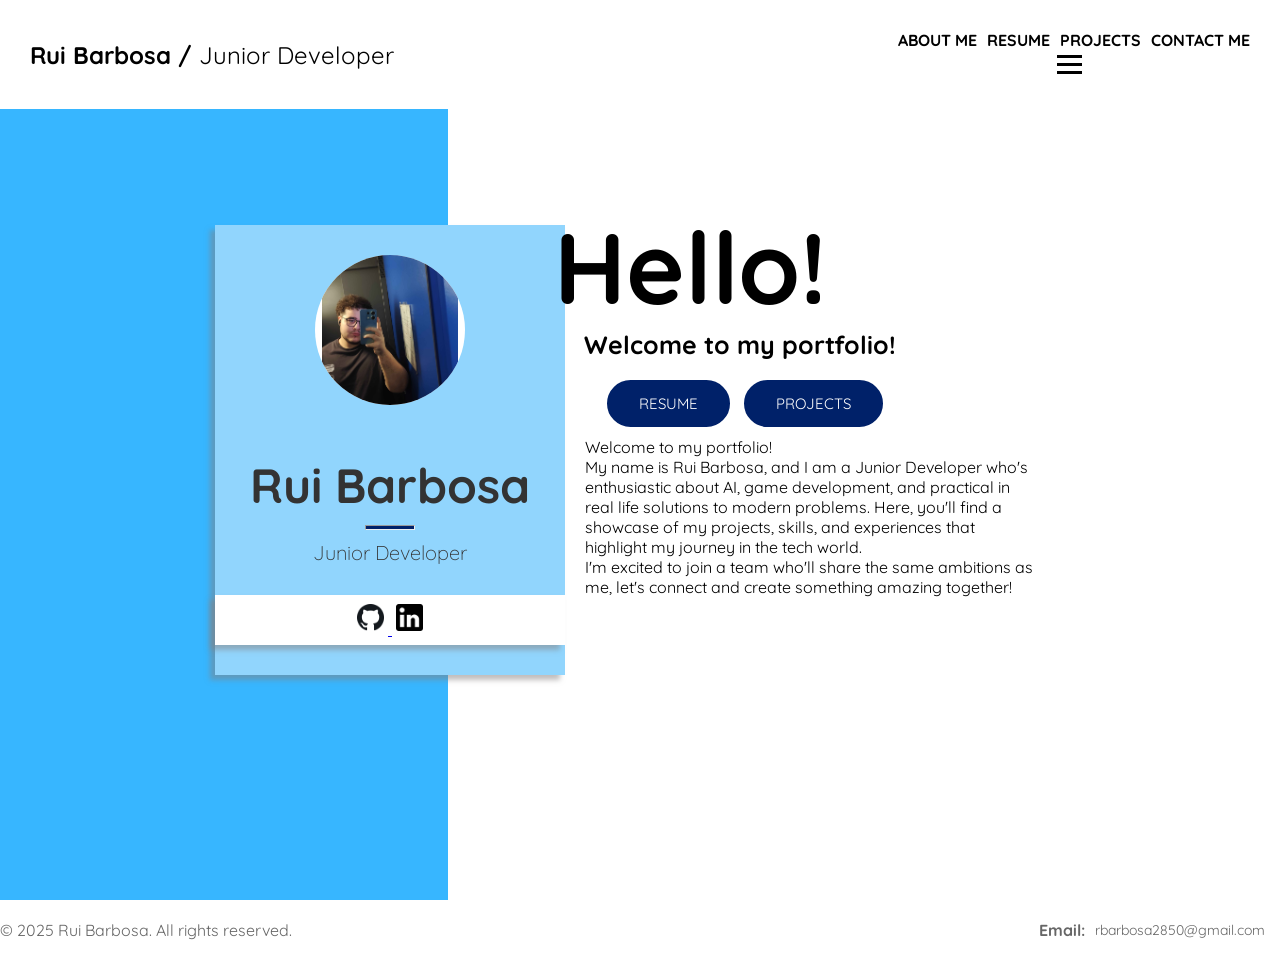
==== index.html @ 455eacb4 "bug fixes" ====
<!DOCTYPE html>
<html lang="en">
    <head>
        <meta charset="UTF-8">
        <meta name="viewport" content="width=device-width, initial-scale=1.0">
        <link rel="stylesheet" href="CSS/style.css">
        <link rel="stylesheet" href="https://cdnjs.cloudflare.com/ajax/libs/font-awesome/4.7.0/css/font-awesome.min.css">
        <link rel="preconnect" href="https://fonts.googleapis.com">
        <link rel="preconnect" href="https://fonts.gstatic.com" crossorigin>
        <link href="https://fonts.googleapis.com/css2?family=Quicksand&display=swap" rel="stylesheet">
        <link rel="preconnect" href="https://fonts.googleapis.com">
        <link rel="preconnect" href="https://fonts.gstatic.com" crossorigin>
        <link href="https://fonts.googleapis.com/css2?family=Quicksand:wght@400;700&display=swap" rel="stylesheet">
        <link rel="shortcut icon" type="image/png" href="Images/favicon.png">
        <title>My Portfolio</title>
    </head>

    <body>
        <header>
            <h2 class="header-title"><a href="index.html" class="bold-text">Rui Barbosa</a> / <span class="light-text">Junior Developer</span></h2>
            <nav>
                <ul class="nav-menu">
                        <li class="nav-item"><a href="index.html">ABOUT ME</a></li>
                        <li class="nav-item"><a href="HTML/curriculo.html">RESUME</a></li>
                        <li class="nav-item"><a href="HTML/projetos.html">PROJECTS</a></li>
                        <li class="nav-item"><a href="HTML/contacto.html">CONTACT ME</a></li>
                </ul>
                <div class="barranavegacao">
                    <span class="bar"></span>
                    <span class="bar"></span>
                    <span class="bar"></span>
                </div>
            </nav>
        </header>
        <main>
            <div class="background-container">
                <div class="rectangle">
                    <div class="circle">
                        <img src="Images/pfp.jpg" alt="Minha Foto">
                    </div>
                    <h3 class="name">Rui Barbosa</h3>
                    <hr class="divider"> 
                    <div>
                    <h3 class="Junior">Junior Developer</h3>
                    </div>
                    <div class="rectangle-footer">
                        <a href="https://github.com/Rui50Barbosa" target="_blank">
                            <img src="Images/github logo.png" alt="logo do github">
                        </a>
                        <a href="https://www.linkedin.com/in/ruibarbosa50/" target="_blank">
                            <img src="Images/logo linkedin.png" alt="logo do linkdin"> 
                        </a> 
                    </div>
                </div>
                <div class="text-info">
                    <h1>Hello!</h1>
                    <h2>Welcome to my portfolio!</h2>
                    <a href="HTML/curriculo.html" class="btn-curriculo">RESUME</a>
                    <a href="HTML/projetos.html" class="btn-projeto">PROJECTS</a>
                    <p class="descricao">Welcome to my portfolio!</br> My name is Rui Barbosa, and I am
                    a Junior Developer who's enthusiastic about AI, game development, and practical in real life solutions to modern problems.  
                    Here, you'll find a showcase of my projects, skills, and experiences that highlight my journey in the tech world.
                    </br>I'm excited to join a team who'll share the same ambitions as me, let's connect and create something amazing together!
                    </p>
                </div>
            </div>
        </main>
    <footer class="footer">
        <p>&copy; 2025 Rui Barbosa. All rights reserved.</p>
        <div class="footer-info">
           <h3>Email:</h3>
           <p>rbarbosa2850@gmail.com</p>
    </footer>
    <script src="script.js"></script>
</body>
</html>
---- CSS/style.css ----
* {
    margin: 0;
    padding: 0;
    box-sizing: border-box;
}

header {
    background-color: white;
    color: #ffffff;
    padding: 30px 30px;
    display: flex;
    justify-content: space-between;
    align-items: center;
    font-family: 'Quicksand', sans-serif;
    position: fixed;
    top: 0;
    width: 100%;
    z-index: 999;
}

nav ul {
    list-style: none;
    display: flex;
}

nav li {
    margin-left: 10px;
}

nav a {
    text-decoration: none;
    color: black;
    font-weight: bold;
    transition: color 0.3s ease;
}

nav a:hover {
    color: rgb(189,83,93);
}

.header-title {
    flex-grow: 1;
    text-align: left;
    color: black;
}

.header-title a{
    color: black;
    text-decoration: none;
}

.bold-text {
    font-weight: bold;
}

.light-text {
    font-weight: lighter;
}

.hamburguer{
    display: none ;
    cursor: pointer;
}

.bar{
    display: block;
    width: 25px;
    height: 3px;
    margin: 5px auto;
    -webkit-transition: all 0.3s ease-in-out ;
    transition: all 0.3s ease-in-out ;
    background: black;
}

.center-text {
    display: flex;
    justify-content: center;
    align-items: center;
    height: 100px;
    text-align: center;
}



.background-container {
    display: flex;
    justify-content: center;
    align-items: center;
    height: 100vh;
    background: linear-gradient(to right,#37b6ff  35%, #ffffff 35%);
    text-align: center;

}

.rectangle {
    width: 350px;
    height: 450px;
    background-color: #91d5fd ;
    top: 50px;
    left: 5px; 
    margin-left: -30px;
    box-shadow: -5px 5px 5px rgba(132, 127, 127, 0.5);
}

.circle {
    width: 150px;
    height: 150px;
    margin-left: 100px;
    margin-top: 30px;
    background-color: #ffffff;
    top: 30px;
    left: 100px;
    display: flex;
    justify-content: center;
    align-items: center;
    border-radius: 50%;
    overflow: hidden;
}

.circle img {
    max-width: 160%;
    max-height: 160%;
}

.name{
    margin-top: 50px;
    font-size: 48px;
    font-weight:bold;
    color: #333;
    font-family: 'Quicksand', sans-serif;
}

.Junior{
    margin-top: 10px;
    font-size: 20px;
    font-weight: lighter;
    color: #333;
    font-family: 'Quicksand',sans-serif;
}

.divider {
    width: 50px;
    height: 5px;
    background-color: #002169;
    margin: 10px auto;
}

.rectangle-footer{
    width: 350px;
    height: 50px;
    background-color: white ;
    margin-top: 30px;
    box-shadow: -5px 5px 5px rgba(132, 127, 127, 0.5);
}

.rectangle-footer img{
    max-width: 10%;
    max-width: 10%;
    padding: 4px;
    margin-top: 5px;
}

.footer {
    background-color: white;
    color: #666;
    text-align: center;
    padding: 20px 0;
    font-family: 'Quicksand', sans-serif;
    display: flex;
    flex-wrap: wrap;
    justify-content: space-between;
    align-items: center;
}

.footer-info {
    display: flex;
    align-items: center;
}

.footer-info h3 {
    font-size: 16px;
    margin: 0 10px 0 0;
}

.footer-info p {
    font-size: 14px;
    margin: 0;
    margin-right:15px;
}

.text-info {
    font-family: 'Quicksand', sans-serif;
    text-align: center;
    margin-top: -100px; 
    margin-left: -120px;
}

.text-info h1 {
    font-size: 100px;
    font-weight: bolder;
    margin-left: -100px;
}

.text-info h2 {
    font-size: 25px;
}

.text-info a {
    text-decoration: none;
}

.btn-curriculo, .btn-projeto {
    display: inline-block;
    font-family: 'Quicksand', sans-serif;
    font-size: 15px;
    padding: 12px 30px;
    margin-top: 20px;
    border: none;
    border-radius: 25px;
    background-color: #002169;
    color: white;
    cursor: pointer;
    transition: background-color 0.3s ease, color 0.3s ease;
    border: 2px solid transparent;
    border-color: #002169;
    text-align: center;
    margin-left: 10px;
}

.btn-curriculo:hover, .btn-projeto:hover {
    background-color: rgb(138, 238, 255);
    color: black;
    border-color: #002169;
}

.descricao{
    max-width: 450px;
    text-align: left;
    margin-left: 140px;
    margin-top: 10px;

}



@media (max-width: 768px)
{
    .barranavegacao{
        display: block;
    }

    .barranavegacao.active .bar:nth-child(2)
    {
        opacity:0 ;
    }

    
    .barranavegacao.active .bar:nth-child(1)
    {
    transform: translateY(8px) rotate(45deg) ;
    }

      
    .barranavegacao.active .bar:nth-child(3)
    {
    transform: translateY(-8px) rotate(-45deg) ;
    }


    
    .nav-menu{
        position: fixed;
        left: -100%;
        top: 95px;
        gap: 0;
        flex-direction: column;
        background-color: #37b6ff;
        width: 100%;
        height: 100%;
        text-align: center;
        transition: 0.3s;
        z-index: 1000;
    }

    .nav-menu li {
        font-size: 25px;
        margin-top: 100px;
        margin-bottom: -50px;
    }

    .nav-menu.active{
        left: 0;
    }



    .background-container {
        display: flex;
        justify-content: center;
        align-items: center;
        height: 150vh;
        background: linear-gradient(to bottom, #ffffff 25%, #37b6ff 25%);
        text-align: center;
    }

    .rectangle {
        width: 350px;
        height: 450px;
        background-color: #91d5fd ;
        top: -20px;
        left: 5px; 
        margin-top: -450px;
        margin-left: 170px;
        box-shadow: -5px 5px 5px rgba(132, 127, 127, 0.5);
    }
    
  
    .text-info {
        font-family: 'Quicksand', sans-serif;
        text-align: center;
        margin-top:  500px; 
        margin-left: -490px;
        margin-bottom: 40px;
        margin-right: 45px;
    }

    .footer {
        background-color: white;
        color: #666;
        text-align: center;
        padding: 20px 0;
        font-family: 'Quicksand', sans-serif;
        display: flex;
        flex-wrap: wrap;
        justify-content: space-between;
        align-items: center;
    }
}



@media only screen and (max-width: 600px) {
    .rectangle {
        width: 250px;
        height: 350px;
        background-color: #91d5fd ;
        top: -20px;
        left: 5px; 
        margin-top: -350px;
        margin-left: 10%;
        margin-right: 50px;
        margin-bottom: 5%;
        box-shadow: -5px 5px 5px rgba(132, 127, 127, 0.5);
    }

    .circle {
        width: 150px;
        height: 150px;
        margin-left: 50px;
        margin-top: 5px;
        background-color: #ffffff;
        top: 30px;
        left: 100px;
        display: flex;
        justify-content: center;
        align-items: center;
        border-radius: 50%;
        overflow: hidden;
    }

    .rectangle-footer{
        width: 250px;
        height: 50px;
        background-color: white ;
        margin-top: 30px;
        box-shadow: -5px 5px 5px rgba(132, 127, 127, 0.5);
    }

    .rectangle-footer img{
        max-width: 15%;
        padding: 4px;
        margin-top: 5px;
    }

    .name{
        margin-top: -5px;
        font-size: 48px;
        font-weight:bold;
        color: #333;
        font-family: 'Quicksand', sans-serif;
    }

    .text-info h1 {
        font-size: 90px;
        font-weight: bolder;
        margin-left: 20%;
        margin-top: 15%;
    }

    
    .text-info h2 {
        font-size: 20px;
        margin-left: 38%;
   
    }

    .btn-curriculo{
        margin-left: 20%;
    }

    .btn-projeto{
        margin-left: 20%;
    }

    .descricao{
        font-size: 13px;
        margin-left: 43%;
    }
}
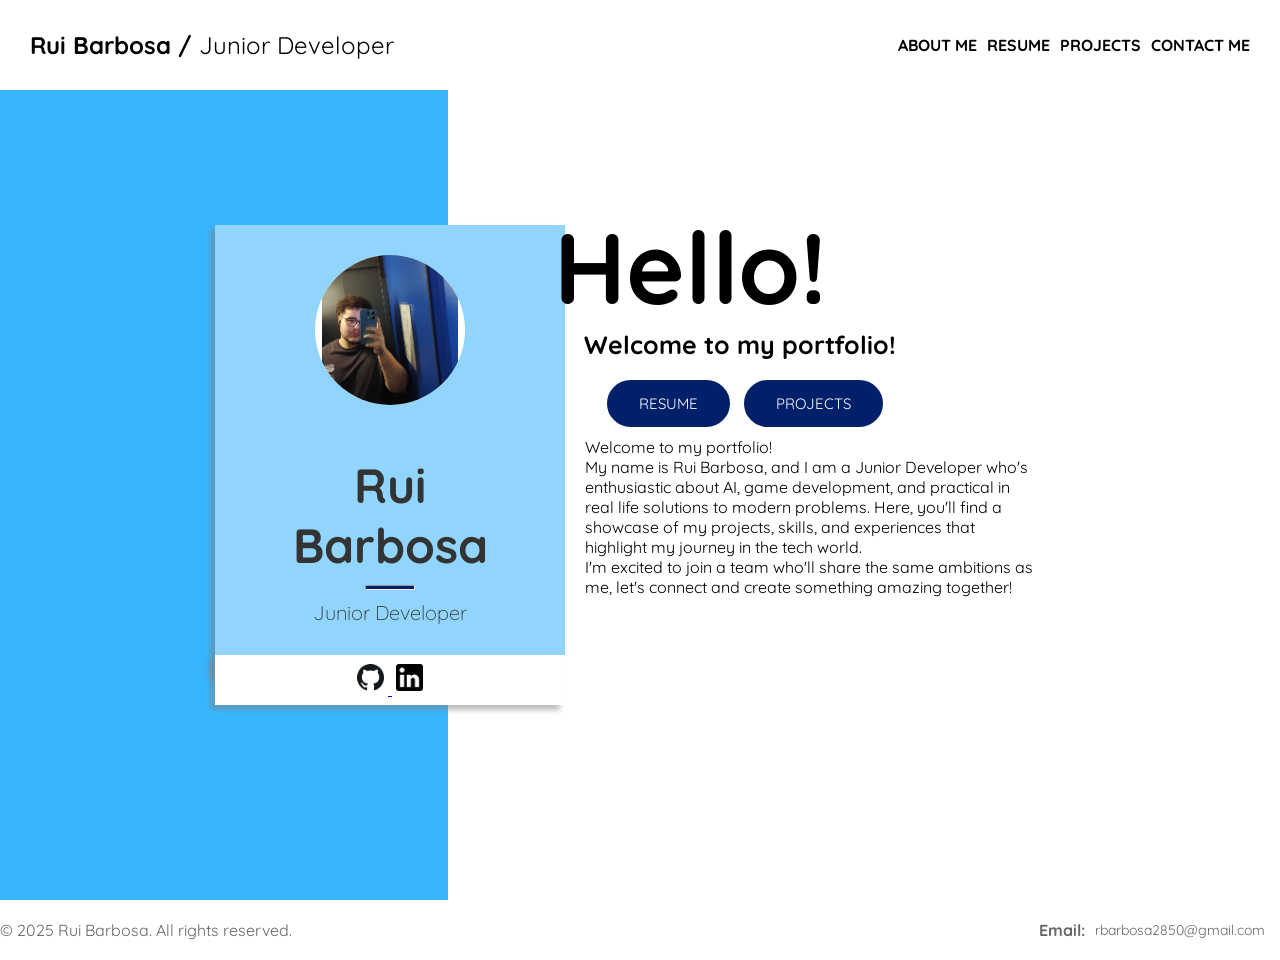
==== commit 6bc41413: "css and js fixes" ====
--- a/index.html
+++ b/index.html
@@ -20,10 +20,10 @@
             <h2 class="header-title"><a href="index.html" class="bold-text">Rui Barbosa</a> / <span class="light-text">Junior Developer</span></h2>
             <nav>
                 <ul class="nav-menu">
-                        <li class="nav-item"><a href="index.html">ABOUT ME</a></li>
-                        <li class="nav-item"><a href="HTML/curriculo.html">RESUME</a></li>
-                        <li class="nav-item"><a href="HTML/projetos.html">PROJECTS</a></li>
-                        <li class="nav-item"><a href="HTML/contacto.html">CONTACT ME</a></li>
+                        <li class="nav-item"><a class="nav-link" href="index.html">ABOUT ME</a></li>
+                        <li class="nav-item"><a class="nav-link" href="HTML/curriculo.html">RESUME</a></li>
+                        <li class="nav-item"><a class="nav-link" href="HTML/projetos.html">PROJECTS</a></li>
+                        <li class="nav-item"><a class="nav-link" href="HTML/contacto.html">CONTACT ME</a></li>
                 </ul>
                 <div class="barranavegacao">
                     <span class="bar"></span>
@@ -38,7 +38,7 @@
                     <div class="circle">
                         <img src="Images/pfp.jpg" alt="Minha Foto">
                     </div>
-                    <h3 class="name">Rui Barbosa</h3>
+                    <h3 class="name">Rui</br>Barbosa</h3>
                     <hr class="divider"> 
                     <div>
                     <h3 class="Junior">Junior Developer</h3>
--- a/CSS/style.css
+++ b/CSS/style.css
@@ -57,7 +57,7 @@
     font-weight: lighter;
 }
 
-.hamburguer{
+.barranavegacao{
     display: none ;
     cursor: pointer;
 }
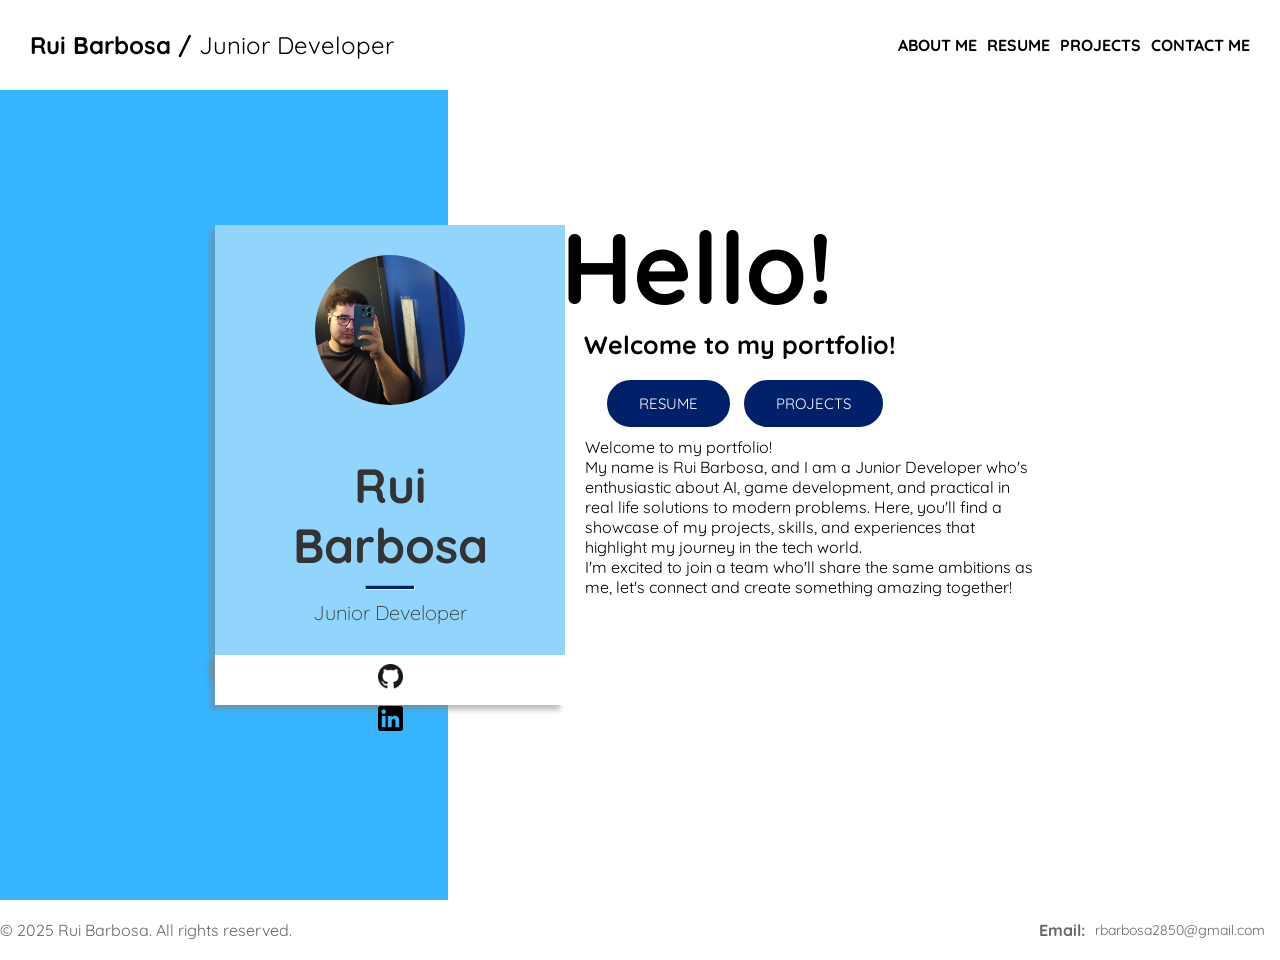
==== commit 8a2a5216: "adjustments" ====
--- a/index.html
+++ b/index.html
@@ -20,7 +20,7 @@
             <h2 class="header-title"><a href="index.html" class="bold-text">Rui Barbosa</a> / <span class="light-text">Junior Developer</span></h2>
             <nav>
                 <ul class="nav-menu">
-                        <li class="nav-item"><a class="nav-link" href="index.html">ABOUT ME</a></li>
+                        <li class="nav-item"><a class="nav-link" href="../index.html">ABOUT ME</a></li>
                         <li class="nav-item"><a class="nav-link" href="HTML/curriculo.html">RESUME</a></li>
                         <li class="nav-item"><a class="nav-link" href="HTML/projetos.html">PROJECTS</a></li>
                         <li class="nav-item"><a class="nav-link" href="HTML/contacto.html">CONTACT ME</a></li>
--- a/CSS/style.css
+++ b/CSS/style.css
@@ -120,6 +120,8 @@
 .circle img {
     max-width: 160%;
     max-height: 160%;
+    object-fit: cover;
+    transform: scale(1.2);
 }
 
 .name{
@@ -153,7 +155,16 @@
     box-shadow: -5px 5px 5px rgba(132, 127, 127, 0.5);
 }
 
+.rectangle-footer a {
+    display: inline-flex;
+    align-items: center;
+    justify-content: center;
+    padding: 0;
+    margin: 0 10px;
+}
+
 .rectangle-footer img{
+    display: block;
     max-width: 10%;
     max-width: 10%;
     padding: 4px;
@@ -198,7 +209,7 @@
 .text-info h1 {
     font-size: 100px;
     font-weight: bolder;
-    margin-left: -100px;
+    margin-left: -85px;
 }
 
 .text-info h2 {
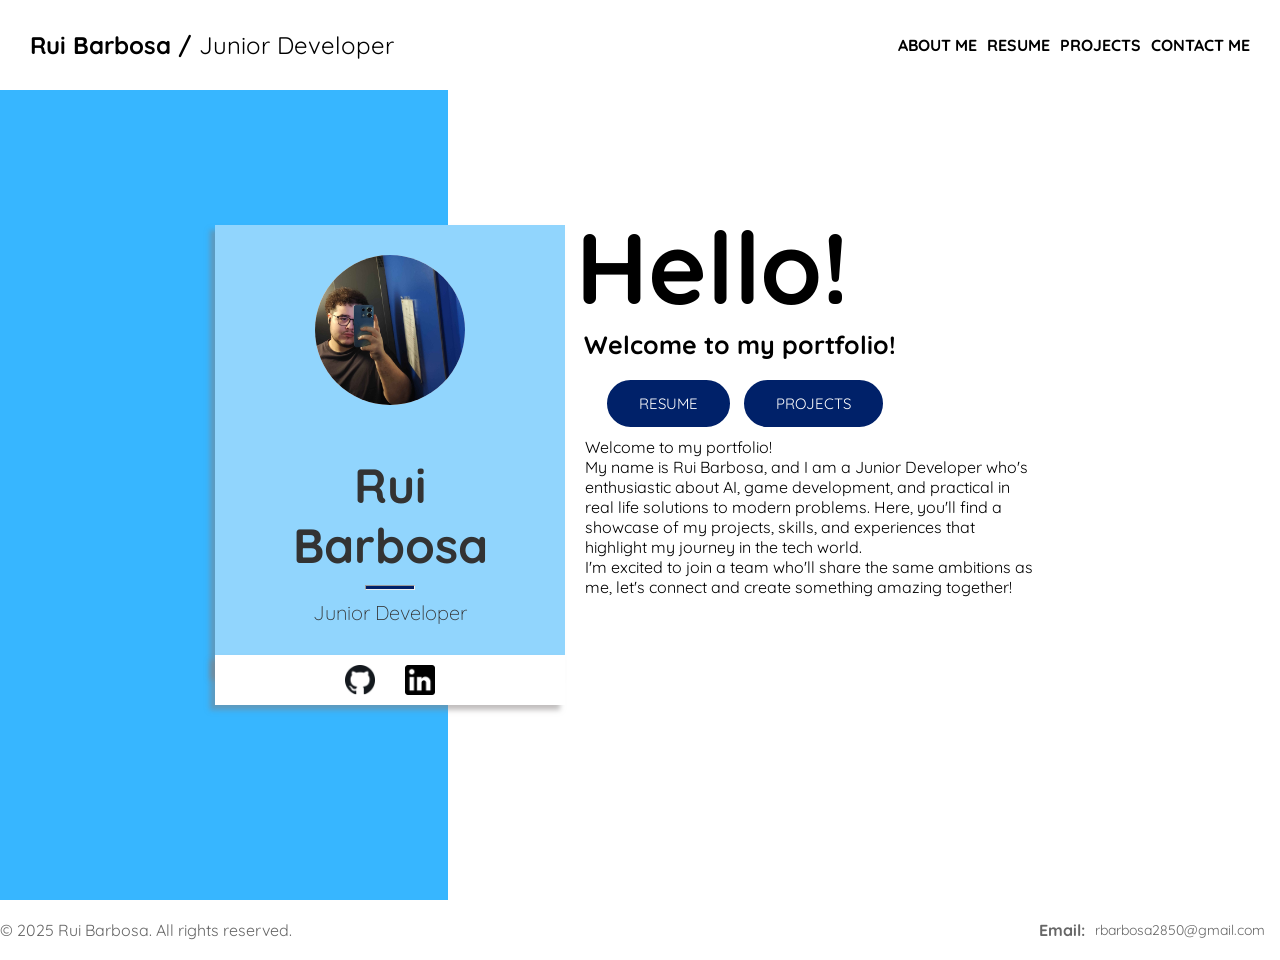
==== commit 4bca485c: "css" ====
--- a/index.html
+++ b/index.html
@@ -20,7 +20,7 @@
             <h2 class="header-title"><a href="index.html" class="bold-text">Rui Barbosa</a> / <span class="light-text">Junior Developer</span></h2>
             <nav>
                 <ul class="nav-menu">
-                        <li class="nav-item"><a class="nav-link" href="../index.html">ABOUT ME</a></li>
+                        <li class="nav-item"><a class="nav-link" href="index.html">ABOUT ME</a></li>
                         <li class="nav-item"><a class="nav-link" href="HTML/curriculo.html">RESUME</a></li>
                         <li class="nav-item"><a class="nav-link" href="HTML/projetos.html">PROJECTS</a></li>
                         <li class="nav-item"><a class="nav-link" href="HTML/contacto.html">CONTACT ME</a></li>
--- a/CSS/style.css
+++ b/CSS/style.css
@@ -147,28 +147,35 @@
     margin: 10px auto;
 }
 
-.rectangle-footer{
+.rectangle-footer {
     width: 350px;
     height: 50px;
-    background-color: white ;
+    background-color: white;
     margin-top: 30px;
     box-shadow: -5px 5px 5px rgba(132, 127, 127, 0.5);
+    display: flex; 
+    align-items: center;
+    justify-content: center;
+    gap: 18px;
 }
 
 .rectangle-footer a {
     display: inline-flex;
+    width: 42px;
+    height: 42px;
     align-items: center;
     justify-content: center;
     padding: 0;
-    margin: 0 10px;
-}
-
-.rectangle-footer img{
+    margin: 0;
+    text-decoration: none;
+    line-height: 0;
+}
+
+.rectangle-footer img {
     display: block;
-    max-width: 10%;
-    max-width: 10%;
-    padding: 4px;
-    margin-top: 5px;
+    width: 30px;
+    height: 30px;
+    object-fit: contain;
 }
 
 .footer {
@@ -209,7 +216,7 @@
 .text-info h1 {
     font-size: 100px;
     font-weight: bolder;
-    margin-left: -85px;
+    margin-left: -55px;
 }
 
 .text-info h2 {
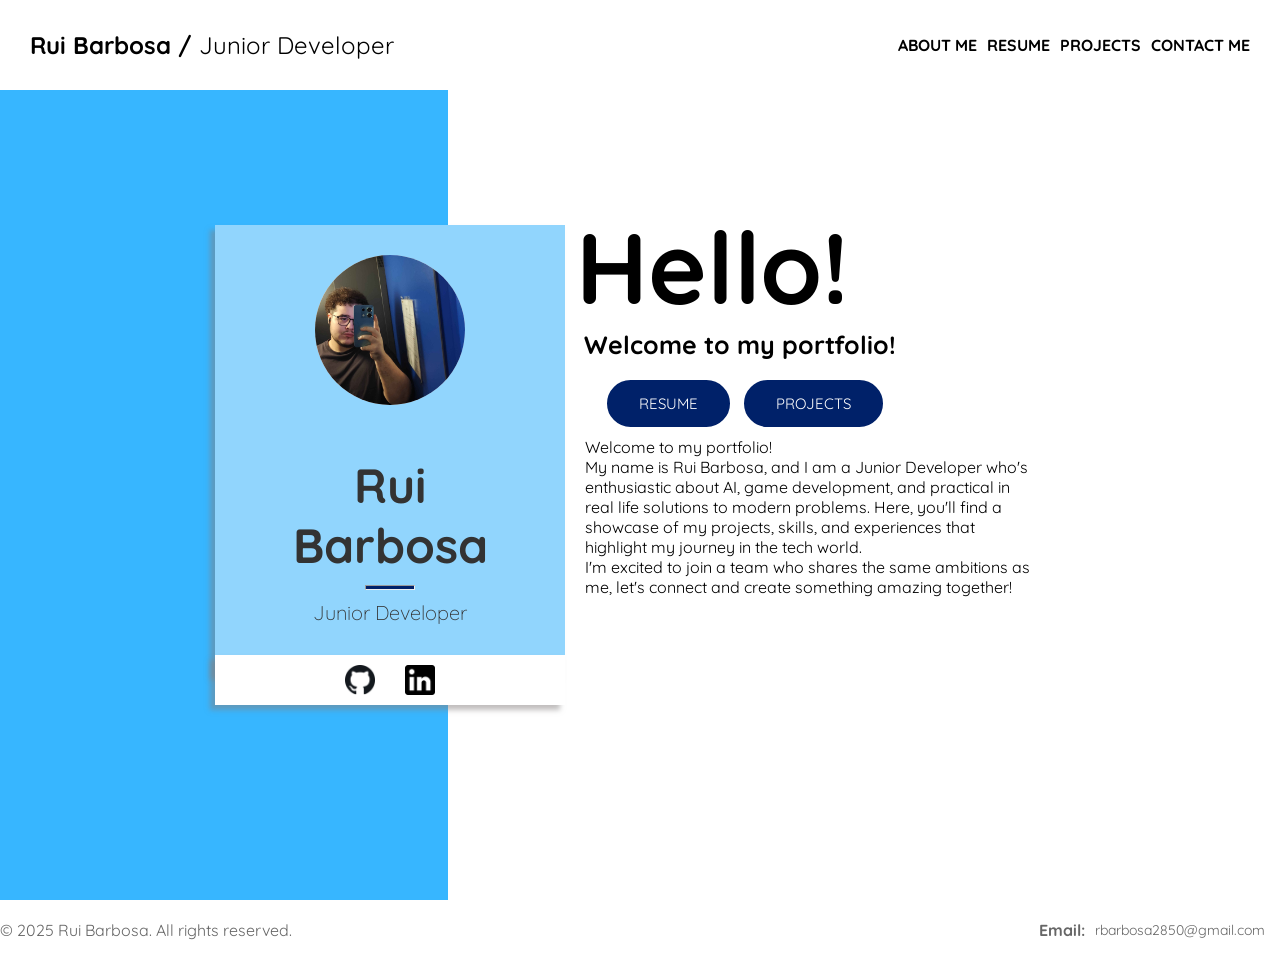
==== commit ba56d5d5: "small typo" ====
--- a/index.html
+++ b/index.html
@@ -12,7 +12,7 @@
         <link rel="preconnect" href="https://fonts.gstatic.com" crossorigin>
         <link href="https://fonts.googleapis.com/css2?family=Quicksand:wght@400;700&display=swap" rel="stylesheet">
         <link rel="shortcut icon" type="image/png" href="Images/favicon.png">
-        <title>My Portfolio</title>
+        <title>RESUME</title>
     </head>
 
     <body>
@@ -60,7 +60,7 @@
                     <p class="descricao">Welcome to my portfolio!</br> My name is Rui Barbosa, and I am
                     a Junior Developer who's enthusiastic about AI, game development, and practical in real life solutions to modern problems.  
                     Here, you'll find a showcase of my projects, skills, and experiences that highlight my journey in the tech world.
-                    </br>I'm excited to join a team who'll share the same ambitions as me, let's connect and create something amazing together!
+                    </br>I'm excited to join a team who shares the same ambitions as me, let's connect and create something amazing together!
                     </p>
                 </div>
             </div>
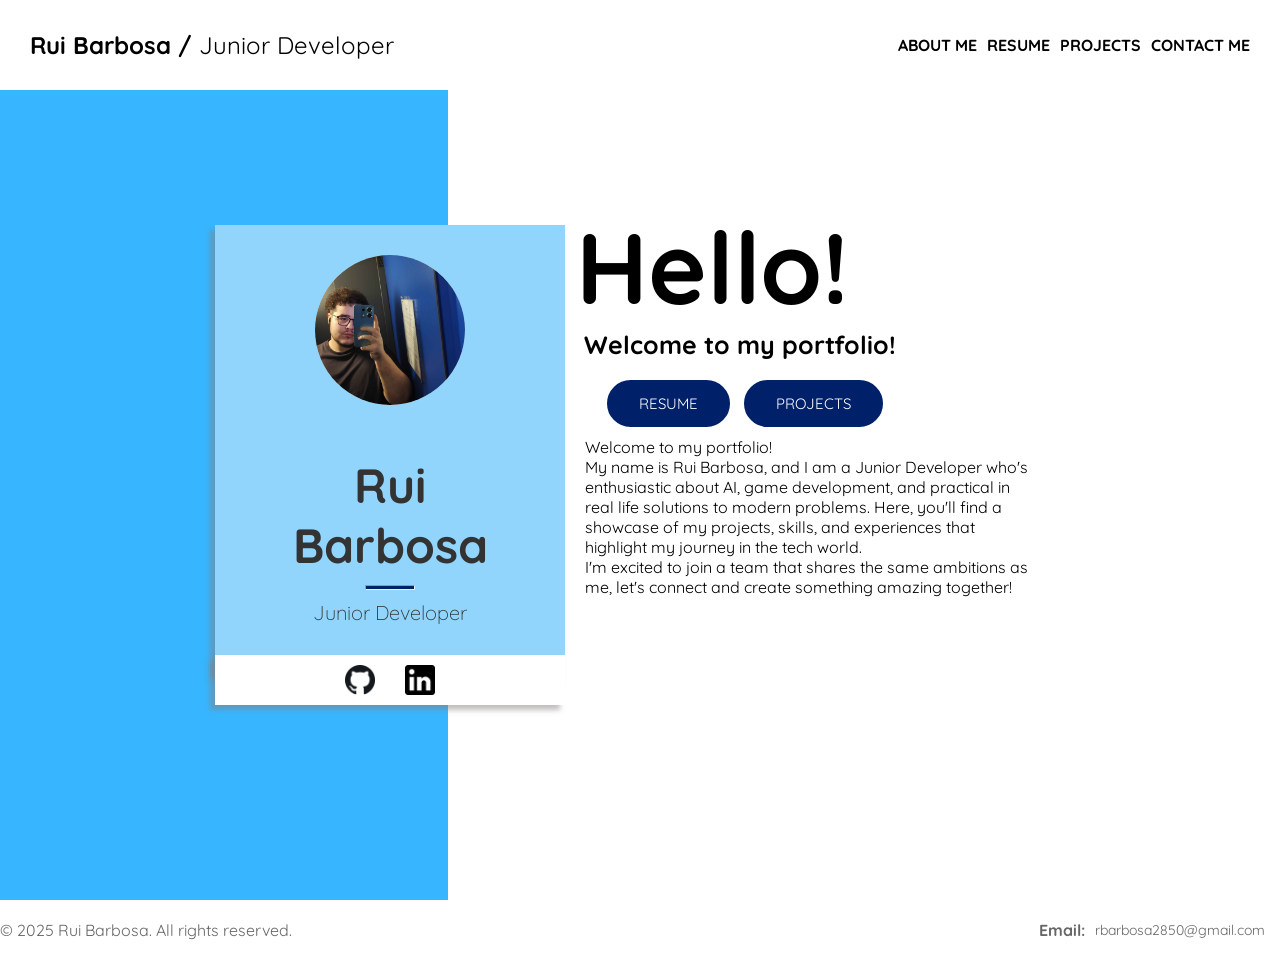
==== commit 88333447: "projects finally added phase 1" ====
--- a/index.html
+++ b/index.html
@@ -60,7 +60,7 @@
                     <p class="descricao">Welcome to my portfolio!</br> My name is Rui Barbosa, and I am
                     a Junior Developer who's enthusiastic about AI, game development, and practical in real life solutions to modern problems.  
                     Here, you'll find a showcase of my projects, skills, and experiences that highlight my journey in the tech world.
-                    </br>I'm excited to join a team who shares the same ambitions as me, let's connect and create something amazing together!
+                    </br>I'm excited to join a team that shares the same ambitions as me, let's connect and create something amazing together!
                     </p>
                 </div>
             </div>
